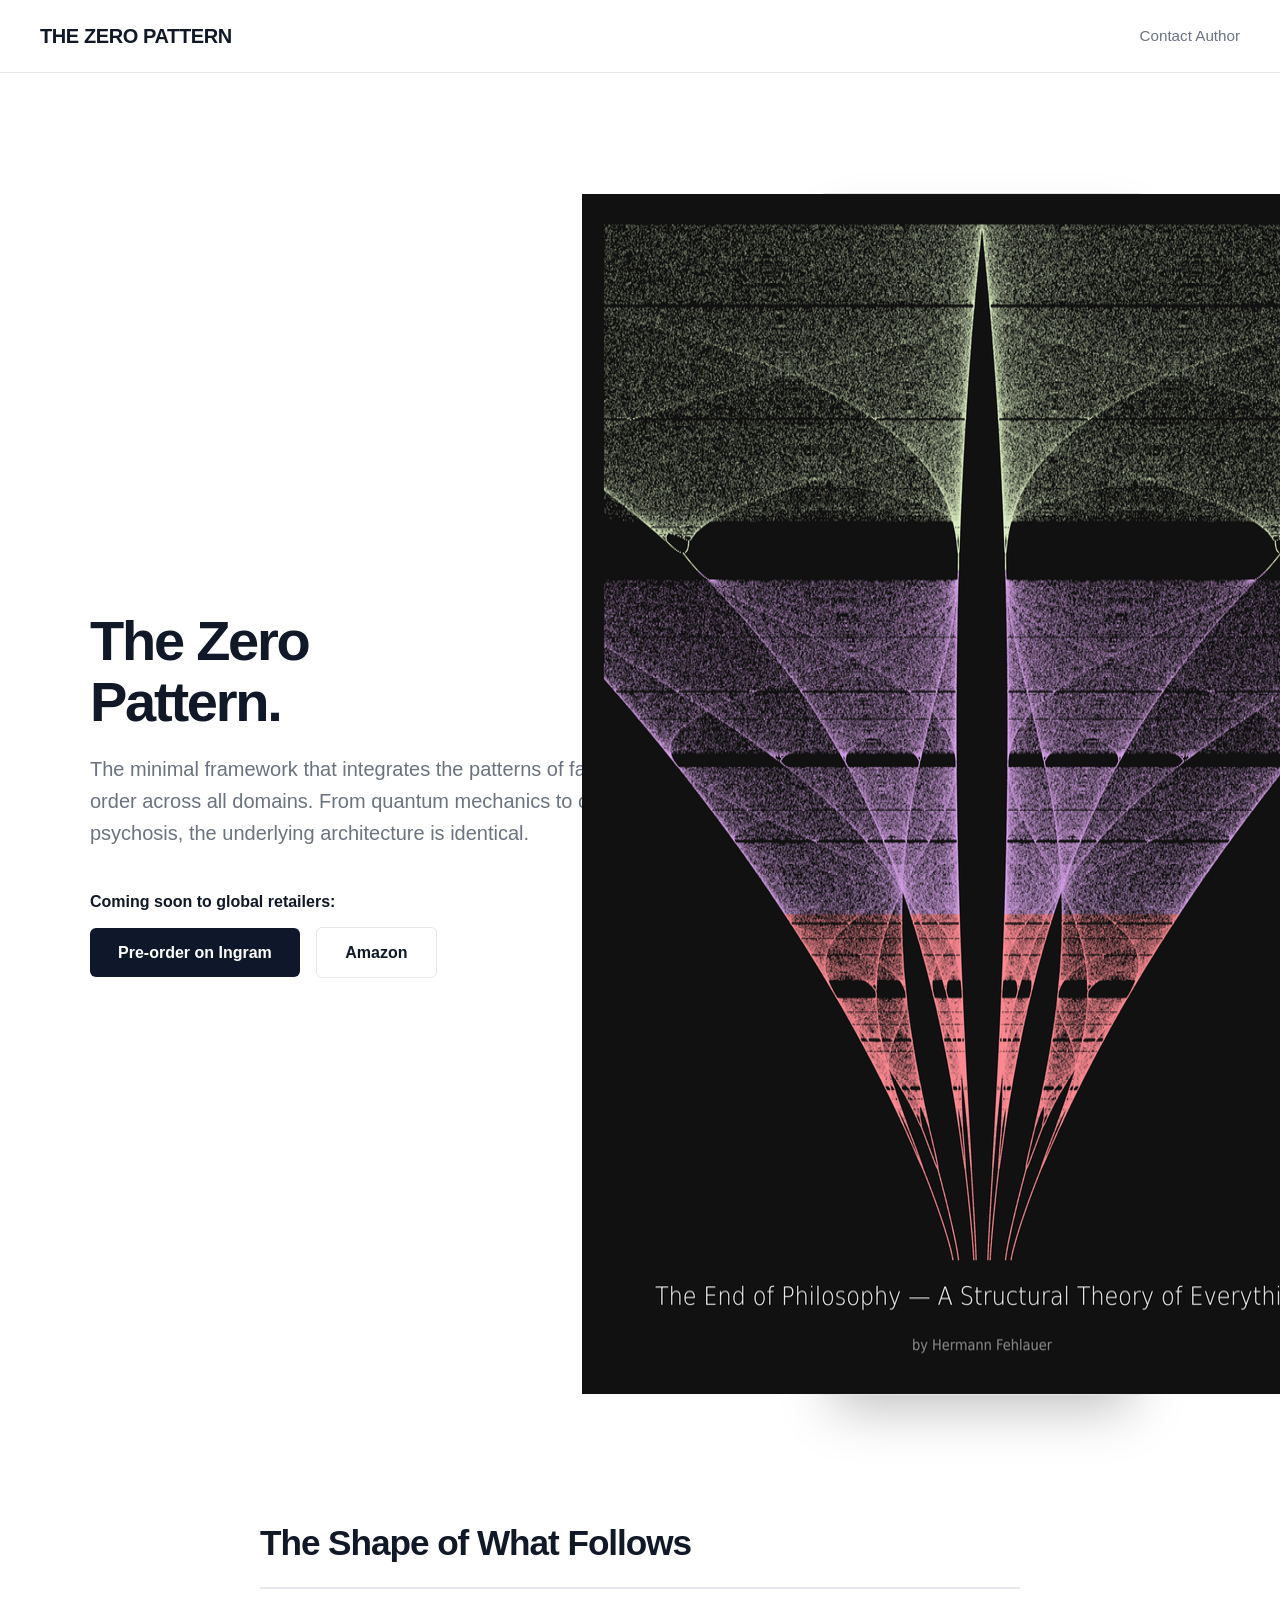
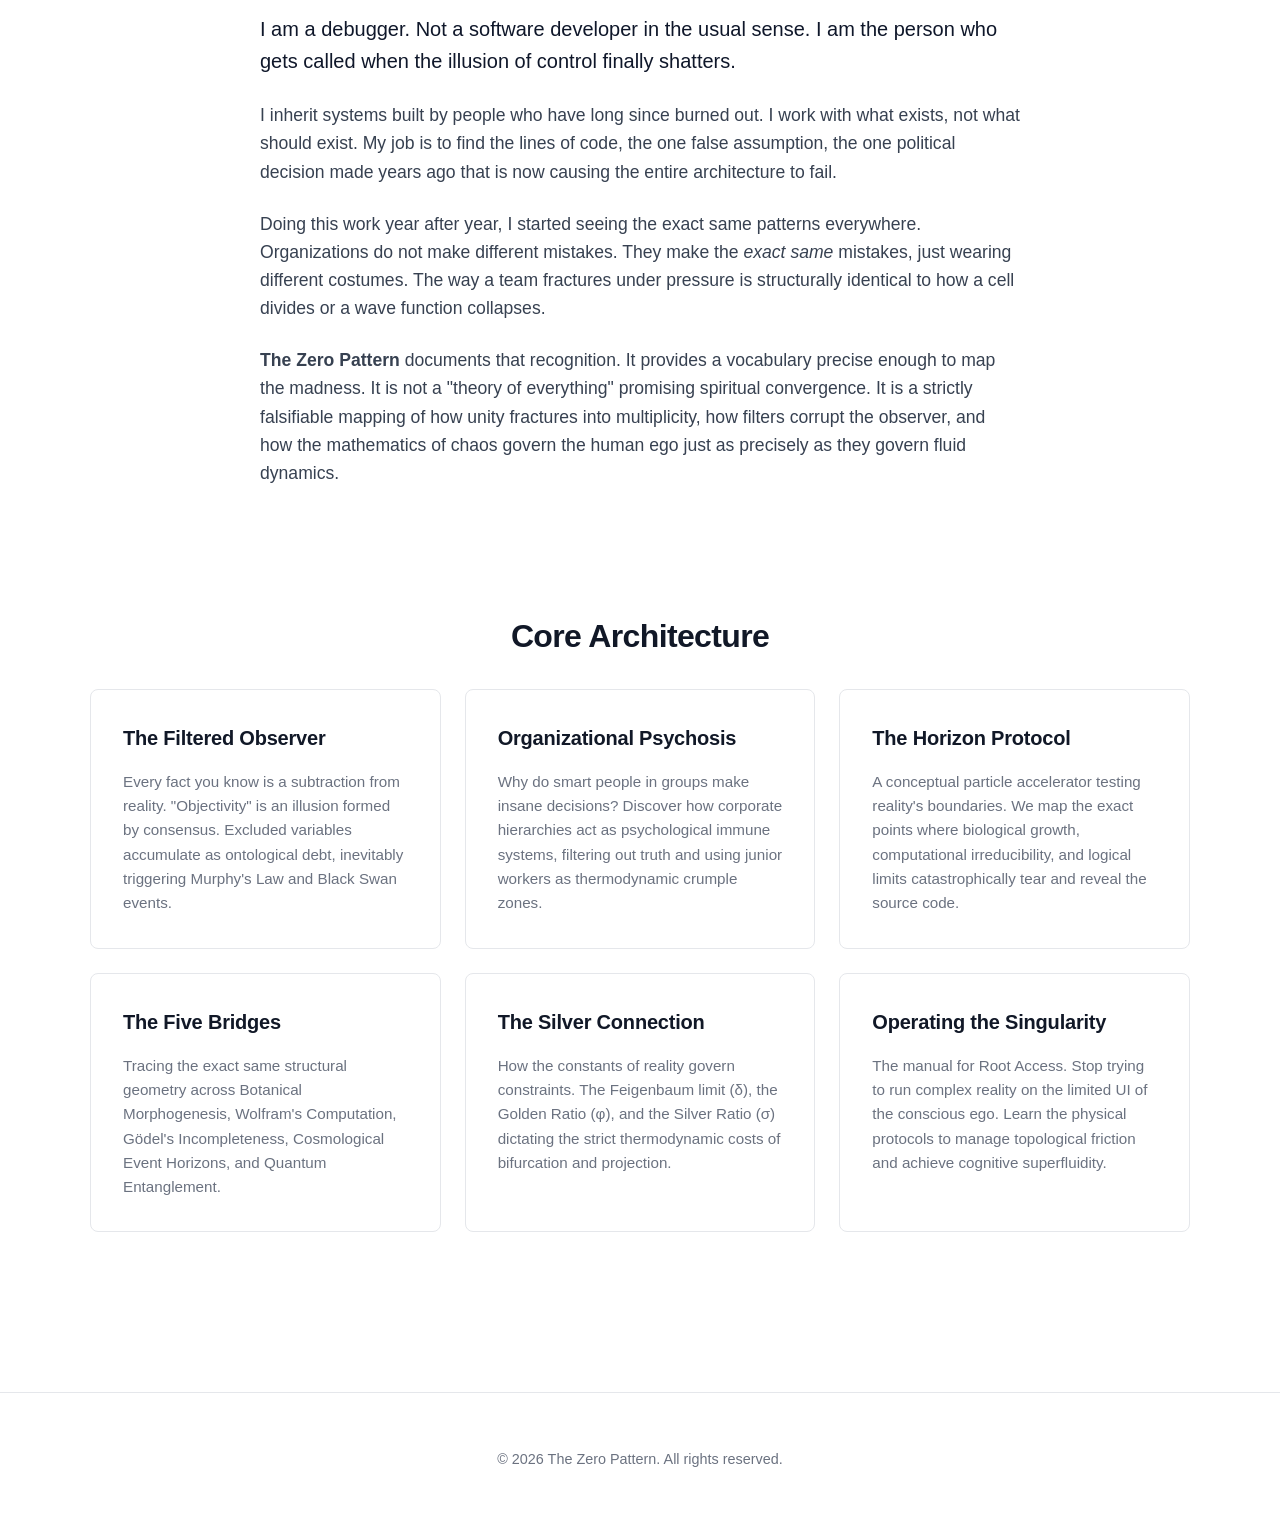
==== index.html @ 00d846fa "init" ====
<!DOCTYPE html>
<html lang="en">
<head>
    <meta charset="UTF-8">
    <meta name="viewport" content="width=device-width, initial-scale=1.0">
    <title>The Zero Pattern | The Architecture of Reality and Failure</title>
    <meta name="description" content="A unified framework mapping the precise mechanics of how systems fail and how reality is rendered. From quantum mechanics to organizational psychosis, the pattern is the same.">
    <meta name="keywords" content="Systems Theory, Quantum Mechanics, Organizational Psychosis, Chaos Theory, Category Theory, The Zero Pattern">

    <meta property="og:title" content="The Zero Pattern">
    <meta property="og:description" content="The minimal framework that integrates the patterns of failure and order across all domains. Written by a systems debugger.">
    <meta property="og:type" content="book">

    <script type="application/ld+json">
        {
            "@context": "https://schema.org",
            "@type": "Book",
            "name": "The Zero Pattern",
            "description": "A structural mapping of the exact mechanics of how things fall apart and how they are put back together.",
            "publisher": "Coming soon on Ingram"
        }
    </script>

    <link rel="stylesheet" href="style.css">
</head>
<body>

<nav aria-label="Main Navigation">
    <a href="/" class="nav-logo">The Zero Pattern</a>
    <div class="nav-links">
        <a href="mailto:contact@yourdomain.ch">Contact Author</a>
    </div>
</nav>

<main class="container">
    <header class="hero split-hero">
        <div class="hero-content">
            <h1>The Zero<br>Pattern.</h1>
            <p class="hero-subtitle">The minimal framework that integrates the patterns of failure and order across all domains. From quantum mechanics to organizational psychosis, the underlying architecture is identical.</p>

            <div class="shop-links">
                <p><strong>Coming soon to global retailers:</strong></p>
                <a href="#" class="btn" aria-label="Pre-order on Ingram">Pre-order on Ingram</a>
                <a href="#" class="btn btn-outline" aria-label="Available on Amazon">Amazon</a>
            </div>
        </div>

        <div class="hero-visual">
            <div class="book-cover-placeholder">
                <img src="assets/cover.png" alt="The Zero Pattern Cover Page" class="book-cover" width="800" height="1200" loading="lazy">
            </div>
        </div>
    </header>

    <section class="article-container summary-section" aria-label="Book Summary">
        <h2>The Shape of What Follows</h2>
        <p class="lead">I am a debugger. Not a software developer in the usual sense. I am the person who gets called when the illusion of control finally shatters.</p>
        <p>I inherit systems built by people who have long since burned out. I work with what exists, not what should exist. My job is to find the lines of code, the one false assumption, the one political decision made years ago that is now causing the entire architecture to fail.</p>
        <p>Doing this work year after year, I started seeing the exact same patterns everywhere. Organizations do not make different mistakes. They make the <em>exact same</em> mistakes, just wearing different costumes. The way a team fractures under pressure is structurally identical to how a cell divides or a wave function collapses.</p>
        <p><strong>The Zero Pattern</strong> documents that recognition. It provides a vocabulary precise enough to map the madness. It is not a "theory of everything" promising spiritual convergence. It is a strictly falsifiable mapping of how unity fractures into multiplicity, how filters corrupt the observer, and how the mathematics of chaos govern the human ego just as precisely as they govern fluid dynamics.</p>
    </section>

    <div class="section-divider">
        <h2>Core Architecture</h2>
    </div>

    <section class="grid" aria-label="Core Concepts">
        <article class="card">
            <h3>The Filtered Observer</h3>
            <p>Every fact you know is a subtraction from reality. "Objectivity" is an illusion formed by consensus. Excluded variables accumulate as ontological debt, inevitably triggering Murphy's Law and Black Swan events.</p>
        </article>

        <article class="card">
            <h3>Organizational Psychosis</h3>
            <p>Why do smart people in groups make insane decisions? Discover how corporate hierarchies act as psychological immune systems, filtering out truth and using junior workers as thermodynamic crumple zones.</p>
        </article>

        <article class="card">
            <h3>The Horizon Protocol</h3>
            <p>A conceptual particle accelerator testing reality's boundaries. We map the exact points where biological growth, computational irreducibility, and logical limits catastrophically tear and reveal the source code.</p>
        </article>

        <article class="card">
            <h3>The Five Bridges</h3>
            <p>Tracing the exact same structural geometry across Botanical Morphogenesis, Wolfram's Computation, Gödel's Incompleteness, Cosmological Event Horizons, and Quantum Entanglement.</p>
        </article>

        <article class="card">
            <h3>The Silver Connection</h3>
            <p>How the constants of reality govern constraints. The Feigenbaum limit (δ), the Golden Ratio (φ), and the Silver Ratio (σ) dictating the strict thermodynamic costs of bifurcation and projection.</p>
        </article>

        <article class="card">
            <h3>Operating the Singularity</h3>
            <p>The manual for Root Access. Stop trying to run complex reality on the limited UI of the conscious ego. Learn the physical protocols to manage topological friction and achieve cognitive superfluidity.</p>
        </article>
    </section>
</main>

<footer>
    <p>&copy; 2026 The Zero Pattern. All rights reserved.</p>
</footer>

</body>
</html>
---- style.css ----
:root {
    --text-main: #111827;
    --text-muted: #6b7280;
    --bg-main: #ffffff;
    --bg-muted: #f9fafb;
    --border-color: #e5e7eb;
    --accent: #0f172a;
    --accent-hover: #374151;
    --link-color: #2563eb;
}

body {
    font-family: -apple-system, BlinkMacSystemFont, "Segoe UI", Roboto, Helvetica, Arial, sans-serif;
    margin: 0;
    padding: 0;
    color: var(--text-main);
    background-color: var(--bg-main);
    line-height: 1.6;
    -webkit-font-smoothing: antialiased;
}

/* Navigation */
nav {
    display: flex;
    justify-content: space-between;
    align-items: center;
    padding: 20px 40px;
    border-bottom: 1px solid var(--border-color);
}
.nav-logo {
    font-size: 1.25rem;
    font-weight: 800;
    text-decoration: none;
    color: var(--text-main);
    letter-spacing: -0.02em;
    text-transform: uppercase;
}
.nav-links a {
    margin-left: 24px;
    text-decoration: none;
    color: var(--text-muted);
    font-size: 0.95rem;
    font-weight: 500;
    transition: color 0.2s;
}
.nav-links a:hover {
    color: var(--text-main);
}

/* Layout Containers */
.container {
    max-width: 1100px;
    margin: 0 auto;
    padding: 80px 20px;
}
.article-container {
    max-width: 760px;
    margin: 0 auto;
    padding: 40px 20px;
}

/* Split Hero Section */
.hero {
    text-align: center;
    padding: 40px 0 80px 0;
}
.split-hero {
    display: flex;
    align-items: center;
    justify-content: space-between;
    gap: 60px;
    text-align: left;
}
.split-hero .hero-content {
    flex: 1.2;
}
.split-hero .hero-visual {
    flex: 0.8;
    display: flex;
    justify-content: center;
}

h1 {
    font-size: 3.5rem;
    font-weight: 800;
    letter-spacing: -0.04em;
    margin: 0 0 20px 0;
    line-height: 1.1;
}
.hero-subtitle {
    font-size: 1.25rem;
    color: var(--text-muted);
    margin: 0 0 40px 0;
    line-height: 1.6;
}

/* Book Cover Placeholder */
.book-cover-placeholder {
    width: 100%;
    max-width: 320px;
    aspect-ratio: 2 / 3;
    background: #f1f5f9;
    border: 1px solid var(--border-color);
    display: flex;
    align-items: center;
    justify-content: center;
    text-align: center;
    color: #94a3b8;
    font-weight: 600;
    font-family: ui-monospace, SFMono-Regular, Menlo, Monaco, Consolas, monospace;
    border-radius: 4px;
    box-shadow: 0 25px 50px -12px rgba(0, 0, 0, 0.25);
}

.shop-links p {
    margin-bottom: 12px;
    color: var(--text-main);
}

/* Section Divider */
.section-divider {
    text-align: center;
    margin: 60px 0 20px 0;
}
.section-divider h2 {
    font-size: 2rem;
    letter-spacing: -0.02em;
}

/* Typography for Summary */
.summary-section h2 {
    margin-top: 0;
    font-size: 2.2rem;
    letter-spacing: -0.03em;
    border-bottom: 2px solid var(--border-color);
    padding-bottom: 16px;
    margin-bottom: 24px;
}
.summary-section .lead {
    font-size: 1.25rem;
    color: var(--accent);
    font-weight: 500;
}
.summary-section p {
    font-size: 1.1rem;
    color: #374151;
    margin-bottom: 24px;
}

/* Grid & Cards */
.grid {
    display: grid;
    grid-template-columns: repeat(auto-fit, minmax(320px, 1fr));
    gap: 24px;
}
.card {
    display: block;
    background: var(--bg-main);
    border: 1px solid var(--border-color);
    padding: 32px;
    border-radius: 8px;
    transition: all 0.2s ease-in-out;
}
.card:hover {
    border-color: var(--text-muted);
    transform: translateY(-2px);
    box-shadow: 0 12px 20px -8px rgba(0, 0, 0, 0.08);
}
.card h3 {
    margin: 0 0 16px 0;
    font-size: 1.25rem;
    letter-spacing: -0.01em;
}
.card p {
    margin: 0;
    color: var(--text-muted);
    font-size: 0.95rem;
}

/* Buttons */
.btn {
    display: inline-block;
    background-color: var(--accent);
    color: white;
    padding: 12px 28px;
    text-decoration: none;
    border-radius: 6px;
    font-weight: 600;
    transition: background-color 0.2s;
}
.btn:hover {
    background-color: var(--accent-hover);
}
.btn-outline {
    background-color: transparent;
    color: var(--accent);
    border: 1px solid var(--border-color);
    margin-left: 12px;
}
.btn-outline:hover {
    background-color: var(--bg-muted);
}

/* Footer */
footer {
    text-align: center;
    padding: 40px 20px;
    border-top: 1px solid var(--border-color);
    color: var(--text-muted);
    font-size: 0.9rem;
    margin-top: 80px;
}

@media (max-width: 850px) {
    h1 { font-size: 2.8rem; }
    .split-hero {
        flex-direction: column-reverse;
        text-align: center;
        gap: 40px;
    }
    .btn-outline {
        margin-left: 0;
        margin-top: 12px;
        display: block;
    }
}
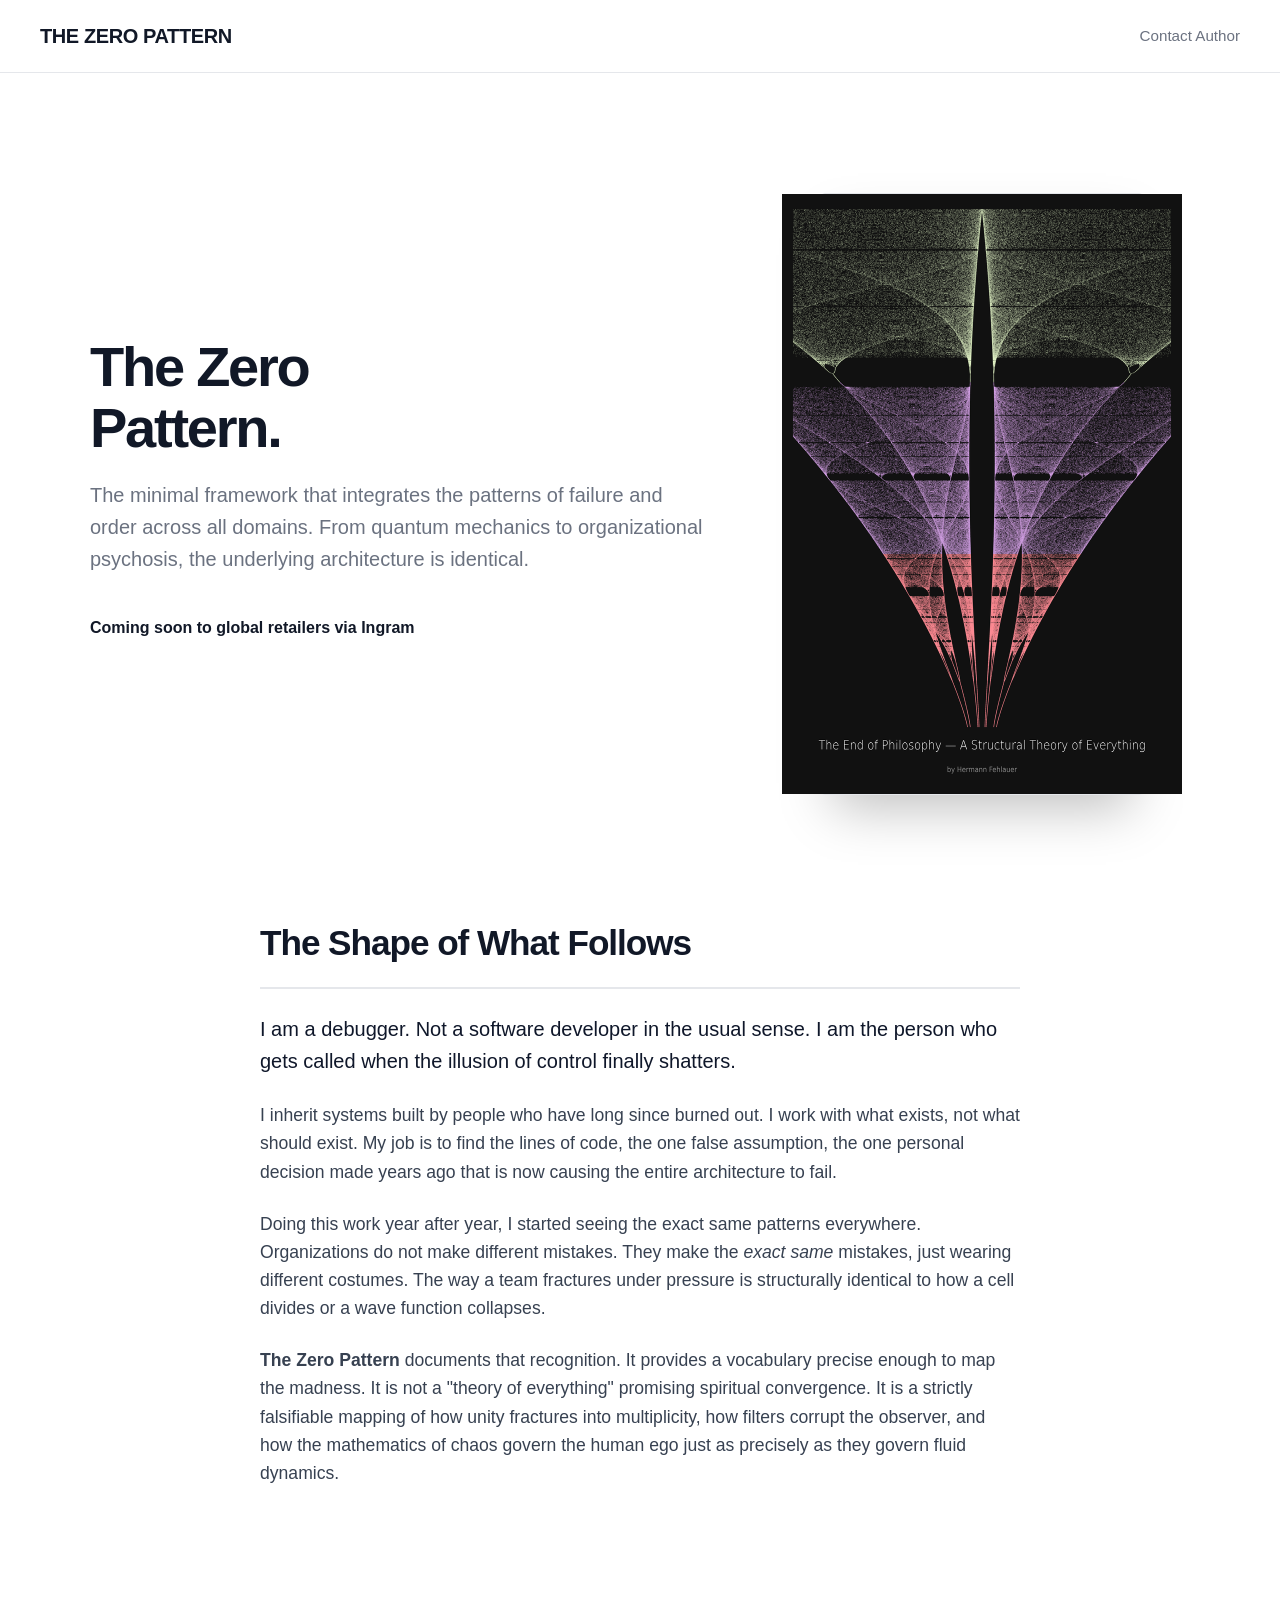
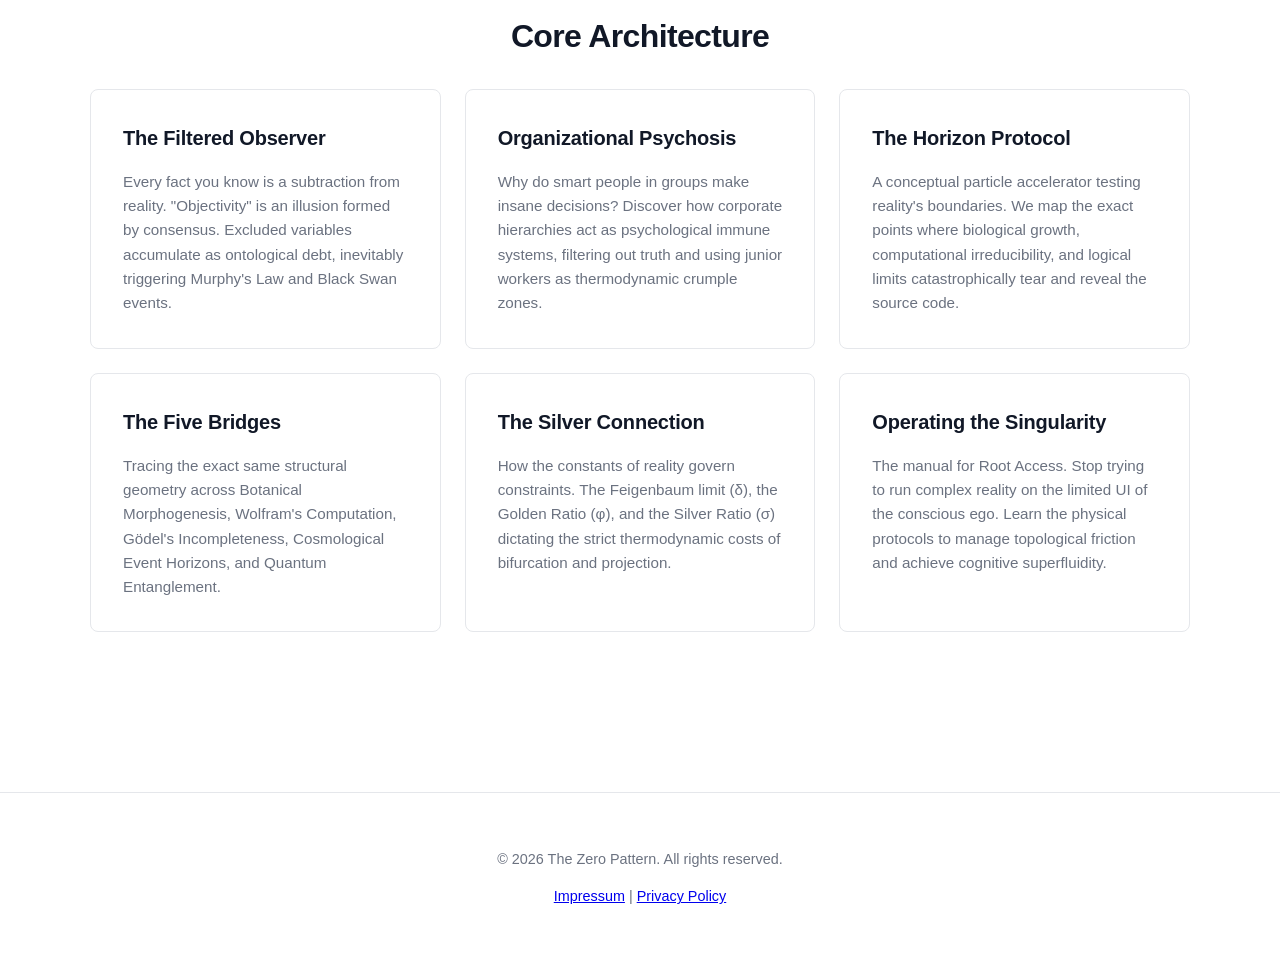
==== commit 206f8c19: "website" ====
--- a/index.html
+++ b/index.html
@@ -22,13 +22,14 @@
     </script>
 
     <link rel="stylesheet" href="style.css">
+    <link rel="icon" type="image/x-icon" href="scripts/favicon.ico">
 </head>
 <body>
 
 <nav aria-label="Main Navigation">
     <a href="/" class="nav-logo">The Zero Pattern</a>
     <div class="nav-links">
-        <a href="mailto:contact@yourdomain.ch">Contact Author</a>
+        <a href="mailto:info@thezeropattern.com">Contact Author</a>
     </div>
 </nav>
 
@@ -39,15 +40,13 @@
             <p class="hero-subtitle">The minimal framework that integrates the patterns of failure and order across all domains. From quantum mechanics to organizational psychosis, the underlying architecture is identical.</p>
 
             <div class="shop-links">
-                <p><strong>Coming soon to global retailers:</strong></p>
-                <a href="#" class="btn" aria-label="Pre-order on Ingram">Pre-order on Ingram</a>
-                <a href="#" class="btn btn-outline" aria-label="Available on Amazon">Amazon</a>
+                <p><strong>Coming soon to global retailers via Ingram</strong></p>
             </div>
         </div>
 
         <div class="hero-visual">
             <div class="book-cover-placeholder">
-                <img src="assets/cover.png" alt="The Zero Pattern Cover Page" class="book-cover" width="800" height="1200" loading="lazy">
+                <img src="assets/cover.png" alt="The Zero Pattern Cover Page" class="book-cover" width="400" height="600" loading="lazy">
             </div>
         </div>
     </header>
@@ -55,7 +54,7 @@
     <section class="article-container summary-section" aria-label="Book Summary">
         <h2>The Shape of What Follows</h2>
         <p class="lead">I am a debugger. Not a software developer in the usual sense. I am the person who gets called when the illusion of control finally shatters.</p>
-        <p>I inherit systems built by people who have long since burned out. I work with what exists, not what should exist. My job is to find the lines of code, the one false assumption, the one political decision made years ago that is now causing the entire architecture to fail.</p>
+        <p>I inherit systems built by people who have long since burned out. I work with what exists, not what should exist. My job is to find the lines of code, the one false assumption, the one personal decision made years ago that is now causing the entire architecture to fail.</p>
         <p>Doing this work year after year, I started seeing the exact same patterns everywhere. Organizations do not make different mistakes. They make the <em>exact same</em> mistakes, just wearing different costumes. The way a team fractures under pressure is structurally identical to how a cell divides or a wave function collapses.</p>
         <p><strong>The Zero Pattern</strong> documents that recognition. It provides a vocabulary precise enough to map the madness. It is not a "theory of everything" promising spiritual convergence. It is a strictly falsifiable mapping of how unity fractures into multiplicity, how filters corrupt the observer, and how the mathematics of chaos govern the human ego just as precisely as they govern fluid dynamics.</p>
     </section>
@@ -99,6 +98,7 @@
 
 <footer>
     <p>&copy; 2026 The Zero Pattern. All rights reserved.</p>
+    <p><a href="impressum.html">Impressum</a> | <a href="impressum.html#privacy">Privacy Policy</a></p>
 </footer>
 
 </body>
